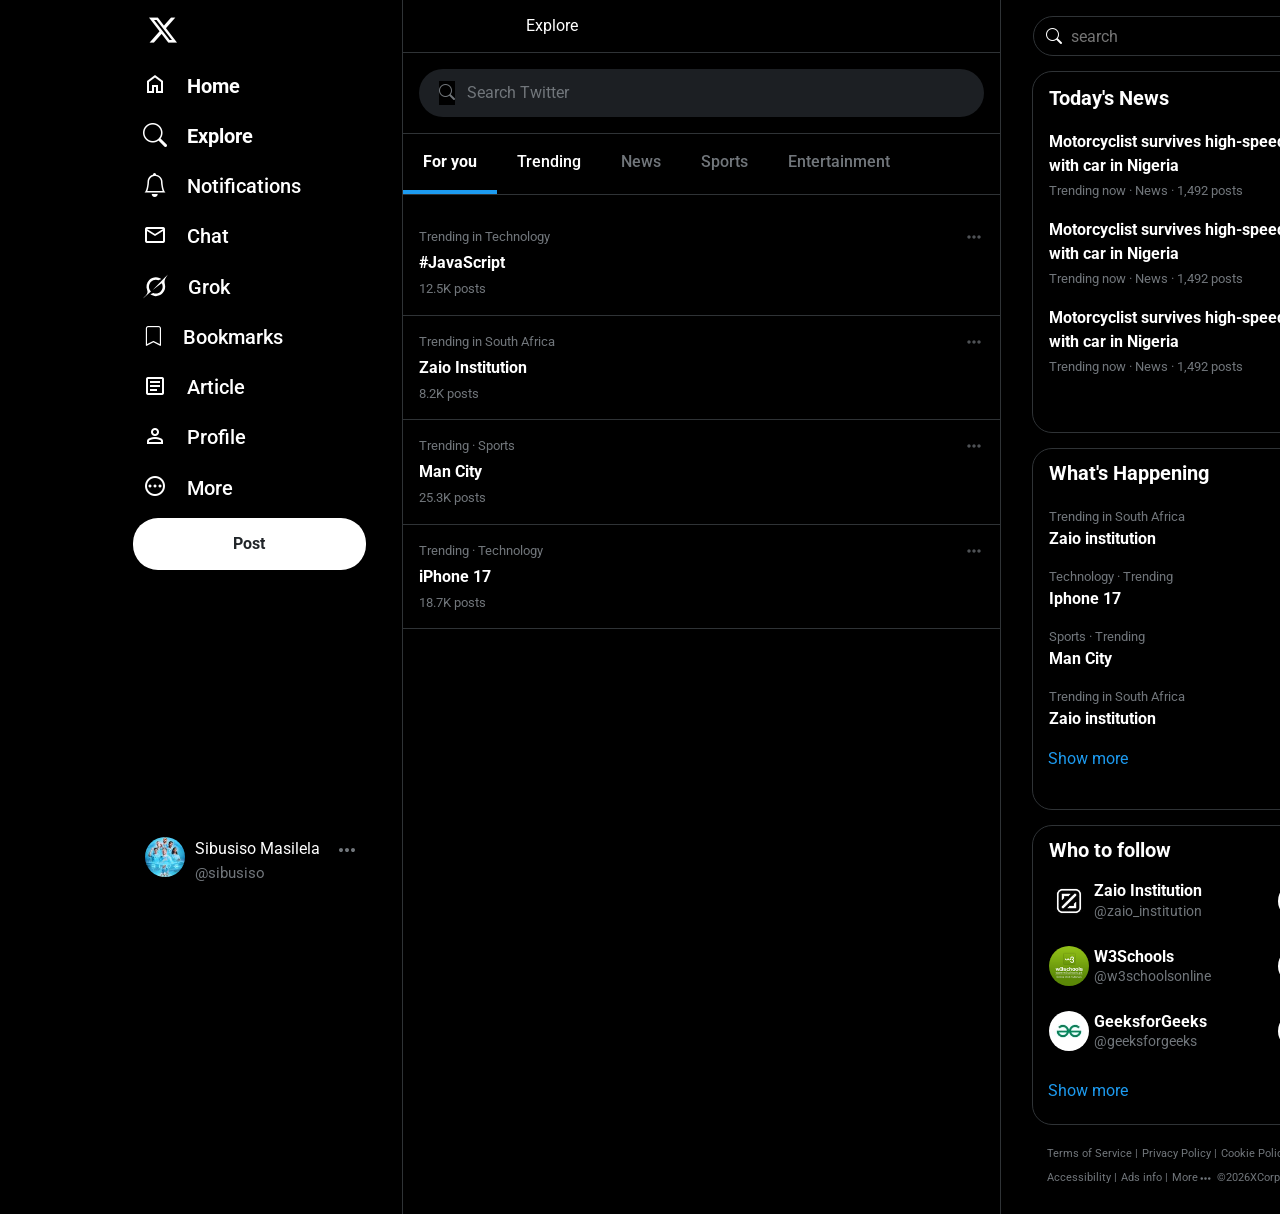
==== explore.html @ e8f729c6 "added the post sections and explore section" ====
<!doctype html>
<html lang="en">
  <head>
    <meta charset="UTF-8" />
    <meta name="viewport" content="width=device-width, initial-scale=1.0" />
    <title>Explore - Twitter</title>
    <link
      href="https://cdn.jsdelivr.net/npm/bootstrap@5.3.8/dist/css/bootstrap.min.css"
      rel="stylesheet"
      integrity="sha384-sRIl4kxILFvY47J16cr9ZwB07vP4J8+LH7qKQnuqkuIAvNWLzeN8tE5YBujZqJLB"
      crossorigin="anonymous"
    />
    <link
      rel="stylesheet"
      href="https://cdn.jsdelivr.net/npm/bootstrap-icons@1.13.1/font/bootstrap-icons.min.css"
    />
    <link
      rel="stylesheet"
      href="https://fonts.googleapis.com/css2?family=Material+Symbols+Outlined:opsz,wght,FILL,GRAD@20..48,100..700,0..1,-50..200"
    />
    <link rel="stylesheet" href="styles.css" />
  </head>
  <body>
    <div class="main-body">
      <div
        class="header d-flex flex-column align-items-end justify-content-between"
      >
        <div class="sidebar">
          <div class="side-bar-links">
            <div class="logo">
              <div class="logo-item px-3">
                <i class="fs-3 bi bi-twitter-x"></i>
              </div>
            </div>
            <div class="sidebar-item">
              <a href="index.html" class="s-item item fw-bold fs-5 text-decoration-none text-white">
                <span class="material-symbols-outlined"> home </span>
                Home</a
              >
            </div>
            <div class="sidebar-item">
              <span class="s-item item fs-5 fw-bold active">
                <i class="fs-4 bi bi-search"></i> Explore</span
              >
            </div>
            <div class="sidebar-item">
              <span class="s-item item fs-5 fw-medium">
                <i class="fs-4 bi bi-bell"></i>
                Notifications</span
              >
            </div>
            <div class="sidebar-item">
              <span class="s-item item fs-5 fw-medium">
                <span class="material-symbols-outlined"> mail </span> Chat</span
              >
            </div>
            <div class="sidebar-item">
              <span class="s-item item fs-5 fw-medium">
                <img src="assets/grok.svg" alt="grok" /> Grok</span
              >
            </div>
            <div class="sidebar-item">
              <span class="s-item item fs-5 fw-medium">
                <i class="fs-5 bi bi-bookmark"></i>
                Bookmarks</span
              >
            </div>
            <div class="sidebar-item">
              <span class="s-item item fs-5 fw-medium">
                <span class="material-symbols-outlined"> article </span
                >Article</span
              >
            </div>
            <div class="sidebar-item">
              <span class="s-item item fs-5 fw-medium">
                <span class="material-symbols-outlined"> person </span>
                Profile</span
              >
            </div>
            <div class="sidebar-item">
              <span class="s-item item fs-5 fw-medium">
                <span class="material-symbols-outlined"> pending </span>
                More</span
              >
            </div>
            <div
              class="tweet bg-white d-flex align-items-center justify-content-center"
            >
              <span class="bg-white text-dark fs-6 fw-bold">Post</span>
            </div>
          </div>
          <div class="profile">
            <div class="sidebar-footer d-flex mb-3">
              <div class="header-footer-img">
                <span><img src="assets/myProfile.png" alt="my profile" /></span>
              </div>
              <div class="header-footer-profile">
                <span>Sibusiso Masilela</span>
                <span class="header-profile-email">@sibusiso</span>
              </div>
              <div class="header-footer-icon">
                <span><img src="assets/dots.svg" alt="dots" /></span>
              </div>
            </div>
          </div>
        </div>
      </div>
      <div class="main">
        <div class="main-top">
          <div class="top-left">
            <span>Explore</span>
          </div>
        </div>
        
        <!-- Search Bar -->
        <div class="explore-search">
          <div class="search-container">
            <i class="bi bi-search"></i>
            <input type="text" placeholder="Search Twitter" />
          </div>
        </div>

        <!-- Trending Tabs -->
        <div class="trending-tabs">
          <div class="tab active">For you</div>
          <div class="tab">
            <a href="trending.html" class="text-decoration-none text-white">Trending</a>
          </div>
          <div class="tab">News</div>
          <div class="tab">Sports</div>
          <div class="tab">Entertainment</div>
        </div>

        <!-- Trending Content -->
        <div class="trending-content">
          <div class="trending-item">
            <div class="trending-category">
              <span>Trending in Technology</span>
              <img src="assets/dots.svg" alt="dots" />
            </div>
            <div class="trending-title">#JavaScript</div>
            <div class="trending-posts">12.5K posts</div>
          </div>
          
          <div class="trending-item">
            <div class="trending-category">
              <span>Trending in South Africa</span>
              <img src="assets/dots.svg" alt="dots" />
            </div>
            <div class="trending-title">Zaio Institution</div>
            <div class="trending-posts">8.2K posts</div>
          </div>
          
          <div class="trending-item">
            <div class="trending-category">
              <span>Trending · Sports</span>
              <img src="assets/dots.svg" alt="dots" />
            </div>
            <div class="trending-title">Man City</div>
            <div class="trending-posts">25.3K posts</div>
          </div>
          
          <div class="trending-item">
            <div class="trending-category">
              <span>Trending · Technology</span>
              <img src="assets/dots.svg" alt="dots" />
            </div>
            <div class="trending-title">iPhone 17</div>
            <div class="trending-posts">18.7K posts</div>
          </div>
        </div>
      </div>
      
      <!-- Right Sidebar with Today's News and Who to Follow -->
      <div class="footer">
        <div class="searchbar rounded-pill mx-3">
          <span><i class="fs-6 bi bi-search"></i></span>
          <input class="border-0" type="text" placeholder="search" />
        </div>
        <div class="today-news">
          <div class="news-title">
            <span>
              <h5 class="fw-bold">Today's News</h5>
              <i class="fs-4 bi bi-x"></i
            ></span>
          </div>
          <div class="news">
            <div class="n-title">
              <span class="fw-bold fs-7"
                >Motorcyclist survives high-speed collision with car in
                Nigeria</span
              >
            </div>
            <div class="n-details">
              <span class="small-detail"
                >Trending now · News · 1,492 posts</span
              >
            </div>
          </div>
          <div class="news">
            <div class="n-title">
              <span class="fw-bold fs-7"
                >Motorcyclist survives high-speed collision with car in
                Nigeria</span
              >
            </div>
            <div class="n-details">
              <span class="small-detail"
                >Trending now · News · 1,492 posts</span
              >
            </div>
          </div>
          <div class="news">
            <div class="n-title">
              <span class="fw-bold fs-7"
                >Motorcyclist survives high-speed collision with car in
                Nigeria</span
              >
            </div>
            <div class="n-details">
              <span class="small-detail"
                >Trending now · News · 1,492 posts</span
              >
            </div>
          </div>
        </div>
        <div class="sticky-footer">
          <div class="whats-happening today-news">
            <div class="news-title">
              <span>
                <h5 class="fw-bold">What's Happening</h5>
              </span>
            </div>
            <div class="news">
              <div class="n-details w-details">
                <span class="small-detail">Trending in South Africa</span>
                <img src="assets/dots.svg" alt="dots" />
              </div>
              <div class="n-title">
                <span class="fw-bold fs-7">Zaio institution</span>
              </div>
            </div>
            <div class="news">
              <div class="n-details w-details">
                <span class="small-detail">Technology · Trending</span>
                <img src="assets/dots.svg" alt="dots" />
              </div>
              <div class="n-title">
                <span class="fw-bold fs-7">Iphone 17</span>
              </div>
            </div>
            <div class="news">
              <div class="n-details w-details">
                <span class="small-detail">Sports · Trending</span>
                <img src="assets/dots.svg" alt="dots" />
              </div>
              <div class="n-title">
                <span class="fw-bold fs-7">Man City</span>
              </div>
            </div>
            <div class="news">
              <div class="n-details w-details">
                <span class="small-detail">Trending in South Africa</span>
                <img src="assets/dots.svg" alt="dots" />
              </div>
              <div class="n-title">
                <span class="fw-bold fs-7">Zaio institution</span>
              </div>
            </div>
            <div class="show-more">
              <span>Show more</span>
            </div>
          </div>
          <div class="who-to-follow">
            <div class="follow-title">
              <span>
                <h5 class="fw-bold">Who to follow</h5>
              </span>
            </div>
            <div class="follow">
              <div class="follow-details">
                <div class="follow-image">
                  <img src="assets/zaio.png" alt="zaio" />
                </div>
                <div class="follow-profile">
                  <span class="follow-profile fw-bolder">
                    Zaio Institution</span
                  >
                  <span class="follow-acc">@zaio_institution</span>
                </div>
              </div>
              <div class="follow-button">
                <button
                  class="btn border border-0 w-78 bg-white fw-bold text-dark rounded-pill"
                >
                  Follow
                </button>
              </div>
            </div>
            <div class="follow">
              <div class="follow-details">
                <div class="follow-image">
                  <img src="assets/w3schools.png" alt="w3schools" />
                </div>
                <div class="follow-profile">
                  <span class="follow-profile fw-bolder">W3Schools</span>
                  <span class="follow-acc">@w3schoolsonline</span>
                </div>
              </div>
              <div class="follow-button">
                <button
                  class="btn border border-0 w-78 bg-white fw-bold text-dark rounded-pill"
                >
                  Follow
                </button>
              </div>
            </div>
            <div class="follow">
              <div class="follow-details">
                <div class="follow-image">
                  <img src="assets/geek4geeks.png" alt="geeksforgeeks" />
                </div>
                <div class="follow-profile">
                  <span class="follow-profile fw-bolder">GeeksforGeeks</span>
                  <span class="follow-acc">@geeksforgeeks</span>
                </div>
              </div>
              <div class="follow-button">
                <button
                  class="btn border border-0 w-78 bg-white fw-bold text-dark rounded-pill"
                >
                  Follow
                </button>
              </div>
            </div>

            <div class="show-more">
              <span>Show more</span>
            </div>
          </div>
          <div class="footer-details">
            <div class="f-detail">
              <span>Terms of Service |</span>
              <span>Privacy Policy |</span>
              <span>Cookie Policy |</span>
              <span>Accessibility |</span>
              <span>Ads info |</span>
              <span>More<img src="assets/dots.svg" alt="dots" /></span>
              <span>©2026XCorp.</span>
            </div>
          </div>
        </div>
      </div>
    </div>
    <script src="script.js"></script>
  </body>
</html>
---- styles.css ----
@import url("https://fonts.googleapis.com/css2?family=Roboto:ital,wght@0,100..900;1,100..900&display=swap");

* {
  margin: 0;
  padding: 0;
  font-family: "Roboto", sans-serif;
  background-color: black;
  color: white;
}

.main-body {
  margin: 0;
  min-height: 100vh;
  background-color: black;
  display: flex;
  width: 100vw;
}

.header,
.main,
.footer {
  flex: 0 0 auto;
  min-height: 100vh;
  box-sizing: border-box;
}

.header {
  width: 402.9px;
  border-right: 1px solid #2f3336;
  padding: 10px;
  position: static;
}

.sidebar {
  height: 100%;
  position: fixed;
  display: flex;
  flex-direction: column;
  justify-content: space-between;
}

.logo {
  width: 259px;
}

.logo-item {
  height: 50.4px;
  width: 50.4px;
}

.side-bar-links {
  width: 259px;
}

.sidebar-item {
  height: 50.25px;
  width: 259px;
  display: flex;
  align-items: center;
  margin: 0 10px 0 10px;
  cursor: pointer;
}

/* .sidebar-item .s-item {
  width: 100%;
} */

.s-item:hover {
  background-color: rgba(255, 255, 255, 0.1);
  border-radius: 25px;
}

.item {
  display: flex;
  align-items: center;
  gap: 20px;
}

.item img {
  height: 25px;
}

.material-symbols-outlined {
  height: 26.25px;
  width: 24px;
}

.tweet {
  height: 52px;
  width: 233.1px;
  border-radius: 25px;
  margin-top: 5px;
  cursor: pointer;
}

.tweet:hover {
  background-color: rgba(0, 0, 0, 0.05);
}

.profile {
  width: 259px;
  height: 65.26px;
  padding: 12px;
  margin-bottom: 20px;
}

.siderbar-footer {
  height: 50px;
  width: 259px;
}

.header-footer-img img {
  height: 40px;
  border-radius: 50%;
  margin-right: 10px;
}

.header-footer-profile {
  width: 140px;
}

.header-profile-email {
  font-size: 15px;
  color: #71767b;
}
/* Main */

.main {
  border-right: 1px solid #2f3336;
  display: flex;
  flex-direction: column;
  color: white;
  width: 598.4px;
}

.main-top {
  display: flex;
  height: 53px;
  border-bottom: 1px solid #2f3336;
  position: sticky;
  top: 0;
}

.top-left,
.top-right {
  width: 50%;
  height: 100%;
  display: flex;
  justify-content: center;
  align-items: center;
  color: rgb(113, 118, 123);
}

.message {
  height: 53px;
  width: 515.2px;
}

.message-profile {
  width: 40px;
}

.globe {
  display: block;
  width: 520px;
  height: 36.8px;
  font-size: 14px;
  color: rgb(29, 155, 240);
  margin-left: 60px;
  border-bottom: 1px solid #2f3336;
}

.message-icons {
  margin: 10px 0 3px 60px;
  padding-bottom: 8px;
  width: 520px;
  display: flex;
  justify-content: space-between;
}

.message-icon-item {
  width: 65%;
  display: flex;
  justify-content: space-between;
}

.message-icon img {
  height: 20px;
}

.post {
  background-color: #787a7a;
  width: 66.34px;
  height: 36px;
}

.num-post {
  width: 100%;
  height: 48px;
  color: rgb(29, 155, 240);
  border-top: 1px solid #2f3336;
  border-bottom: 1px solid #2f3336;
}

.text {
  color: rgb(29, 155, 240);
  padding-top: 10px;
}

.x-post-profile-img img {
  height: 40px;
  border-radius: 50%;
}

.x-post-profile {
  display: flex;
  justify-content: space-between;
  margin: 15px;
}

.x-post-profile-details {
  margin-right: 115px;
}

.codeCamp {
  margin-right: 155px;
}

.x-post-date {
  font-size: 15px;
  color: #71767b;
}

.x-icons .grey_grok img {
  height: 20px;
}

.x-post-details {
  margin: 0 25px 0 55px;
  display: flex;
  flex-direction: column;
  gap: 15px;
}

.post-details-pics img {
  height: 510px;
  width: 408px;
  border-radius: 20px;
}

.post-footer {
  height: 32px;
  width: 100%;
  display: flex;
  justify-content: space-between;
  align-items: center;
  margin: 15px 0 0 0;
  padding: 0 5px 15px 30px;
  border-bottom: 1px solid #2f3336;
}

.num-impression {
  color: #71767b;
  font-size: 13px;
}

.footer-icon .impression {
  height: 18px;
}

/* Like count styling */
.like-count {
  color: #71767b;
  font-size: 13px;
  margin-left: 4px;
}

.footer-icon:hover .like-count {
  color: #f91880;
}

/* Post Footer Icon Hover Effects */
.footer-icon:hover .bi-chat {
  color: #1d9bf0 !important;
}

.footer-icon:hover .bi-heart {
  color: #f91880 !important;
}

/* Footer section*/

.footer {
  padding: 16px;
  width: 400px;
  height: 1214px;
  position: sticky;
  top: 0;
}

.searchbar {
  height: 40px;
  width: 346.8px;
  border: 1px solid #2f3336;
  position: sticky;
  top: 0;
}

.searchbar input {
  height: 100%;
  width: 80%;
}
.searchbar span {
  height: 1px;
  margin-left: 12px;
  margin-right: 5px;
  padding-top: 5px;
}

.today-news {
  width: 348.8px;
  height: 362px;
  border: 1px solid #2f3336;
  border-radius: 20px;
  margin: 15px;
}

.news-title {
  margin: 12px 16px;
  width: 310px;
  height: 30px;
}

.news-title span {
  display: flex;
  align-items: center;
  justify-content: space-between;
}

.news {
  margin: 16px;
}

.small-detail {
  font-size: 13px;
  color: #71767b;
}

.w-details {
  display: flex;
  justify-content: space-between;
}

.w-details img {
  height: 20px;
}

.show-more {
  margin: 15px;
}

.show-more span {
  color: rgb(29, 155, 240);
}

.sticky-footer {
  position: sticky;
  top: 0;
}

.who-to-follow {
  width: 348.8px;
  height: 300px;
  border: 1px solid #2f3336;
  border-radius: 20px;
  margin: 15px;
  position: sticky;
  top: 1;
}

.follow-title {
  margin: 12px 16px 5px;
  width: 310px;
  height: 25px;
}

.follow {
  height: 65.26px;
  width: 300px;
  margin: 0px 0px 0px 16px;
  display: flex;
  justify-content: space-between;
  align-items: center;
}

.follow-details {
  display: flex;
  align-items: center;
  gap: 5px;
  line-height: 1.2;
}

.follow-image img {
  height: 40px;
  width: 40px;
  border-radius: 50%;
  vertical-align: middle;
}

.follow-acc {
  color: #71767b;
  font-size: 0.9rem;
}

.footer-details {
  height: 48px;
  width: 350px;
}

.f-detail {
  padding: 0 30px;
}

.footer-details span {
  width: 92px;
  font-size: 11px;
  color: #71767b;
}

.footer-details span img {
  width: 15px;
}

/* Post Modal Styles */
.post-modal {
  display: none;
  position: fixed;
  top: 0;
  left: 0;
  width: 100%;
  height: 100%;
  z-index: 1000;
}

.post-modal.active {
  display: block;
}

.modal-overlay {
  position: absolute;
  top: 0;
  left: 0;
  width: 100%;
  height: 100%;
  background-color: rgba(0, 0, 0, 0.8);
  display: flex;
  justify-content: center;
  align-items: center;
  animation: fadeIn 0.3s ease-out;
}

.modal-content {
  background-color: black;
  border: 1px solid #2f3336;
  border-radius: 20px;
  width: 90%;
  max-width: 600px;
  max-height: 90vh;
  overflow-y: auto;
  position: relative;
  animation: slideUp 0.3s ease-out;
}

.modal-header {
  padding: 15px 20px;
  border-bottom: 1px solid #2f3336;
  display: flex;
  justify-content: flex-end;
  align-items: center;
  position: sticky;
  top: 0;
  background-color: black;
  z-index: 10;
}

.close-btn {
  background: none;
  border: none;
  color: white;
  font-size: 24px;
  cursor: pointer;
  padding: 5px;
  border-radius: 50%;
  width: 35px;
  height: 35px;
  display: flex;
  align-items: center;
  justify-content: center;
  transition: background-color 0.2s;
}

.close-btn:hover {
  background-color: rgba(255, 255, 255, 0.1);
}

.modal-body {
  padding: 20px;
}

.modal-body .x-post {
  border: none;
  cursor: default;
}

.modal-body .x-post:hover {
  background-color: transparent;
}

/* Animations */
@keyframes fadeIn {
  from {
    opacity: 0;
  }
  to {
    opacity: 1;
  }
}

@keyframes slideUp {
  from {
    transform: translateY(50px);
    opacity: 0;
  }
  to {
    transform: translateY(0);
    opacity: 1;
  }
}

/* Responsive design for mobile */
@media (max-width: 768px) {
  .modal-content {
    width: 95%;
    max-height: 95vh;
    border-radius: 15px;
  }
  
  .modal-body {
    padding: 15px;
  }
  
  .modal-header {
    padding: 12px 15px;
  }
}

/* Explore Page Styles */
.explore-search {
  padding: 16px;
  border-bottom: 1px solid #2f3336;
}

.search-container {
  position: relative;
  background-color: #1c1f23;
  border-radius: 25px;
  padding: 12px 20px;
  display: flex;
  align-items: center;
  gap: 12px;
}

.search-container i {
  color: #71767b;
}

.search-container input {
  background: none;
  border: none;
  color: white;
  outline: none;
  width: 100%;
  font-size: 16px;
}

.search-container input::placeholder {
  color: #71767b;
}

.trending-tabs {
  display: flex;
  border-bottom: 1px solid #2f3336;
  overflow-x: auto;
  scrollbar-width: none;
}

.trending-tabs::-webkit-scrollbar {
  display: none;
}

.tab {
  padding: 16px 20px;
  color: #71767b;
  font-weight: 500;
  cursor: pointer;
  white-space: nowrap;
  transition: color 0.2s;
  border-bottom: 4px solid transparent;
}

.tab:hover {
  color: white;
}

.tab.active {
  color: white;
  border-bottom-color: #1d9bf0;
  font-weight: 700;
}

.trending-content {
  padding: 16px 0;
}

.trending-item {
  padding: 16px;
  border-bottom: 1px solid #2f3336;
  cursor: pointer;
  transition: background-color 0.2s;
}

.trending-item:hover {
  background-color: rgba(255, 255, 255, 0.03);
}

.trending-category {
  display: flex;
  justify-content: space-between;
  align-items: center;
  margin-bottom: 4px;
}

.trending-category span {
  color: #71767b;
  font-size: 13px;
}

.trending-category img {
  width: 20px;
  height: 20px;
  opacity: 0.7;
}

.trending-title {
  font-weight: 700;
  font-size: 16px;
  margin-bottom: 4px;
}

.trending-posts {
  color: #71767b;
  font-size: 13px;
}

/* Active sidebar item styling */
.sidebar-item .active {
  color: white;
  font-weight: 700;
}

/* Post Detail Page Styles */
.post-detail-container {
  border-bottom: 1px solid #2f3336;
}

.post-detail-container .x-post {
  border-bottom: none;
  cursor: default;
}

.post-detail-container .x-post:hover {
  background-color: transparent;
}

.main-top .top-left {
  display: flex;
  align-items: center;
  gap: 15px;
}

.main-top .top-left i {
  cursor: pointer;
  font-size: 20px;
}

.reply-section {
  padding: 20px;
  border-bottom: 1px solid #2f3336;
}

.reply-input {
  display: flex;
  gap: 15px;
}

.reply-profile {
  width: 40px;
  height: 40px;
  display: flex;
  align-items: center;
  justify-content: center;
}

.reply-content {
  flex: 1;
}

.reply-content textarea {
  width: 100%;
  background: transparent;
  border: none;
  color: white;
  outline: none;
  resize: none;
  font-size: 16px;
  font-family: inherit;
  min-height: 60px;
}

.reply-content textarea::placeholder {
  color: #71767b;
}

.reply-icons {
  display: flex;
  justify-content: space-between;
  align-items: center;
  margin-top: 10px;
  padding-top: 10px;
  border-top: 1px solid #2f3336;
}

.reply-btn {
  background-color: #787a7a;
  width: 66.34px;
  height: 36px;
  font-size: 14px;
}

.reply-btn:hover {
  background-color: #1d9bf0;
  color: white;
}

/* Mobile styles for post detail page */
@media (max-width: 360px) {
  .reply-section {
    padding: 15px;
  }
  
  .reply-input {
    gap: 10px;
  }
  
  .reply-profile {
    width: 30px;
    height: 30px;
  }
  
  .reply-profile i {
    font-size: 24px;
  }
  
  .reply-content textarea {
    font-size: 14px;
    min-height: 40px;
  }
  
  .reply-btn {
    width: 60px;
    height: 32px;
    font-size: 12px;
  }
}

/* Trending Page Styles */
.trending-content-container {
  padding: 20px;
  min-height: 400px;
}

.trending-placeholder {
  text-align: center;
  padding: 60px 20px;
  color: #71767b;
  font-size: 18px;
}

.trending-placeholder p {
  margin: 0;
}

/* Tablet Responsiveness */
@media (min-width: 361px) and (max-width: 768px) {
  .header {
    width: 280px;
  }
  
  .side-bar-links {
    width: 260px;
  }
  
  .sidebar-item {
    width: 260px;
  }
  
  .main {
    width: calc(100% - 280px);
  }
  
  .footer {
    display: none;
  }
  
  .message {
    width: calc(100% - 80px);
  }
  
  .globe {
    width: calc(100% - 80px);
  }
  
  .message-icons {
    width: calc(100% - 80px);
  }
}

/* Old Android Phone Responsiveness */
@media (max-width: 360px) {
  .main-body {
    flex-direction: column;
  }
  
  .header {
    width: 100%;
    border-right: none;
    border-bottom: 1px solid #2f3336;
    position: fixed;
    top: 0;
    height: 60px;
    z-index: 100;
    background-color: black;
  }
  
  .sidebar {
    flex-direction: row;
    height: auto;
    width: 100%;
    position: fixed;
    justify-content: space-between;
    align-items: center;
    padding: 0 10px;
  }
  
  .side-bar-links {
    display: flex;
    align-items: center;
    width: auto;
    gap: 15px;
  }
  
  .logo {
    width: auto;
  }
  
  .sidebar-item {
    height: 40px;
    width: auto;
    margin: 0;
    min-width: 40px;
  }
  
  .sidebar-item:not(.logo):not(.tweet) {
    display: none;
  }
  
  .sidebar-item .item {
    font-size: 0;
  }
  
  .sidebar-item .item i,
  .sidebar-item .item .material-symbols-outlined {
    font-size: 20px;
    height: 20px;
    width: 20px;
  }
  
  .tweet {
    display: none;
  }
  
  .profile {
    display: none;
  }
  
  .main {
    width: 100%;
    margin-top: 60px;
    border-right: none;
  }
  
  .main-top {
    height: 40px;
  }
  
  .top-left,
  .top-right {
    font-size: 14px;
  }
  
  .message {
    width: calc(100% - 60px);
    height: 40px;
    font-size: 14px;
  }
  
  .globe {
    width: calc(100% - 60px);
    font-size: 12px;
    margin-left: 60px;
  }
  
  .message-icons {
    width: calc(100% - 60px);
    margin-left: 60px;
  }
  
  .message-icon img {
    height: 16px;
  }
  
  .x-post-profile {
    margin: 10px;
  }
  
  .x-post-profile-img img {
    height: 30px;
  }
  
  .x-post-profile-details {
    margin-right: 50px;
  }
  
  .x-post-title {
    font-size: 14px;
  }
  
  .x-post-date {
    font-size: 12px;
  }
  
  .x-post-details {
    margin: 0 15px 0 45px;
    font-size: 14px;
  }
  
  .post-details-pics img {
    height: 250px;
    width: calc(100% - 30px);
  }
  
  .post-footer {
    padding: 0 5px 10px 20px;
  }
  
  .footer {
    display: none;
  }
  
  /* Explore page mobile styles */
  .explore-search {
    padding: 10px;
  }
  
  .search-container {
    padding: 10px 15px;
  }
  
  .tab {
    padding: 12px 15px;
    font-size: 14px;
  }
  
  .trending-title {
    font-size: 14px;
  }
}
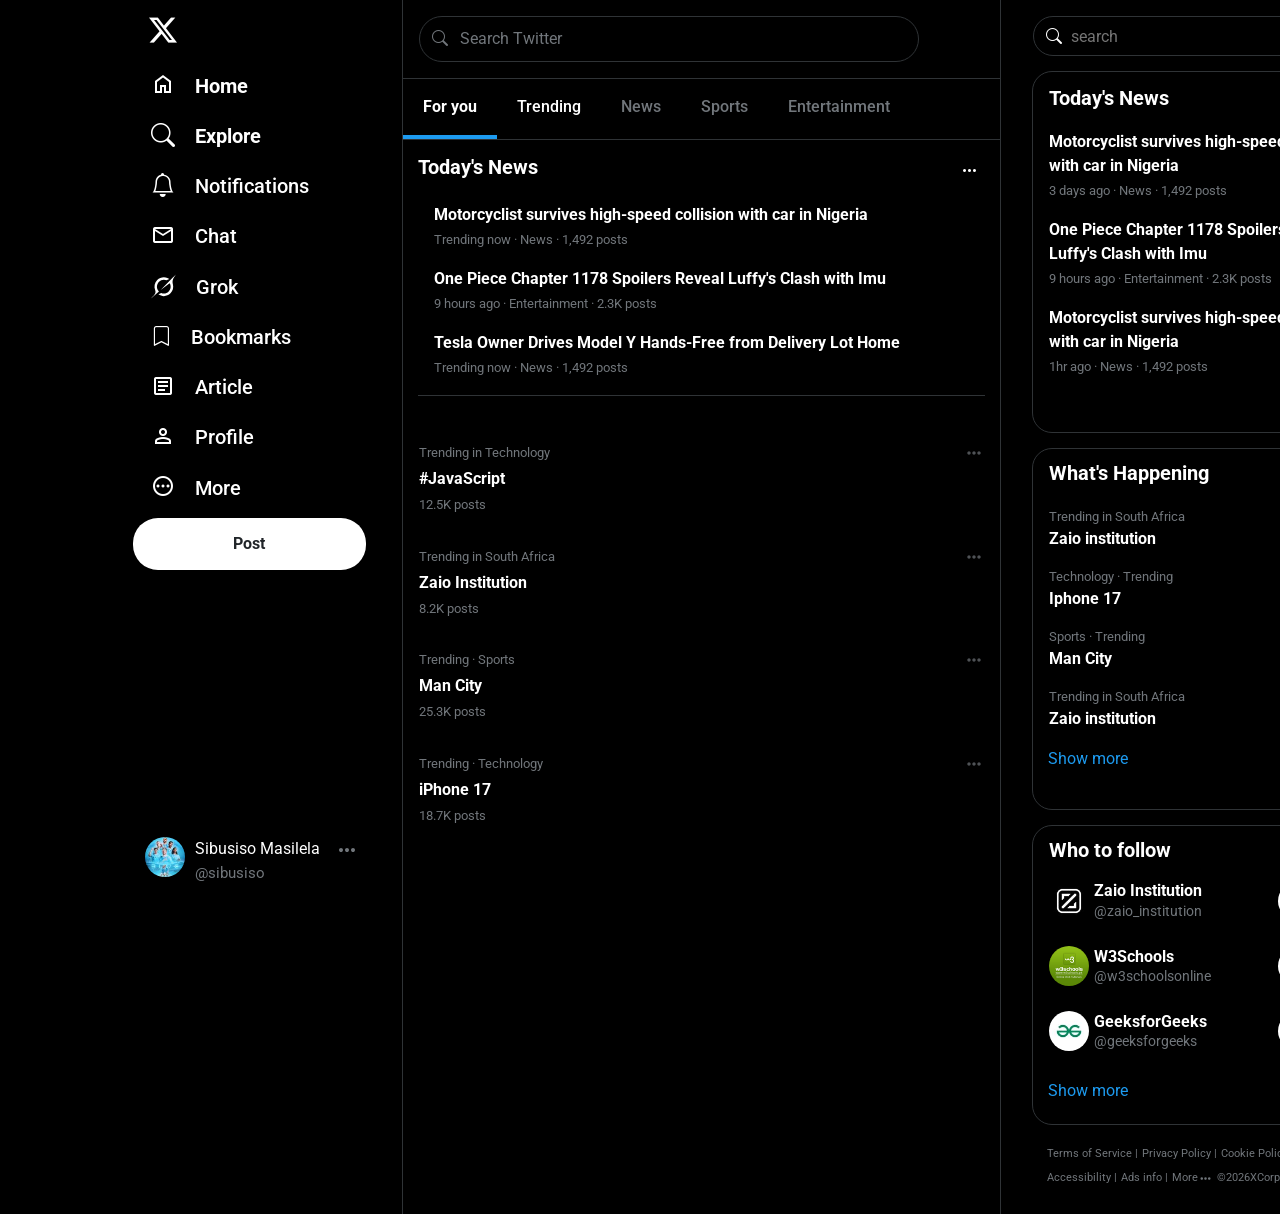
==== commit 0b92e457: "added posts and explore page with trending poage aslo" ====
--- a/explore.html
+++ b/explore.html
@@ -19,6 +19,7 @@
       href="https://fonts.googleapis.com/css2?family=Material+Symbols+Outlined:opsz,wght,FILL,GRAD@20..48,100..700,0..1,-50..200"
     />
     <link rel="stylesheet" href="styles.css" />
+    <link rel="stylesheet" href="responsive.css" />
   </head>
   <body>
     <div class="main-body">
@@ -33,7 +34,10 @@
               </div>
             </div>
             <div class="sidebar-item">
-              <a href="index.html" class="s-item item fw-bold fs-5 text-decoration-none text-white">
+              <a
+                href="index.html"
+                class="s-item item fw-bold fs-5 text-decoration-none text-white"
+              >
                 <span class="material-symbols-outlined"> home </span>
                 Home</a
               >
@@ -106,12 +110,6 @@
         </div>
       </div>
       <div class="main">
-        <div class="main-top">
-          <div class="top-left">
-            <span>Explore</span>
-          </div>
-        </div>
-        
         <!-- Search Bar -->
         <div class="explore-search">
           <div class="search-container">
@@ -124,13 +122,64 @@
         <div class="trending-tabs">
           <div class="tab active">For you</div>
           <div class="tab">
-            <a href="trending.html" class="text-decoration-none text-white">Trending</a>
+            <a href="trending.html" class="text-decoration-none text-white"
+              >Trending</a
+            >
           </div>
           <div class="tab">News</div>
           <div class="tab">Sports</div>
           <div class="tab">Entertainment</div>
         </div>
 
+        <div class="news-content">
+          <div class="today-news-content">
+            <div class="news-title-content">
+              <span>
+                <h5 class="fw-bold">Today's News</h5>
+                <i class="bi bi-three-dots"></i>
+              </span>
+            </div>
+            <div class="news">
+              <div class="n-title">
+                <span class="fw-bold fs-7"
+                  >Motorcyclist survives high-speed collision with car in
+                  Nigeria</span
+                >
+              </div>
+              <div class="n-details">
+                <span class="small-detail"
+                  >Trending now · News · 1,492 posts</span
+                >
+              </div>
+            </div>
+            <div class="news">
+              <div class="n-title">
+                <span class="fw-bold fs-7"
+                  >One Piece Chapter 1178 Spoilers Reveal Luffy's Clash with
+                  Imu</span
+                >
+              </div>
+              <div class="n-details">
+                <span class="small-detail"
+                  >9 hours ago · Entertainment · 2.3K posts</span
+                >
+              </div>
+            </div>
+            <div class="news">
+              <div class="n-title">
+                <span class="fw-bold fs-7"
+                  >Tesla Owner Drives Model Y Hands-Free from Delivery Lot
+                  Home</span
+                >
+              </div>
+              <div class="n-details">
+                <span class="small-detail"
+                  >Trending now · News · 1,492 posts</span
+                >
+              </div>
+            </div>
+          </div>
+        </div>
         <!-- Trending Content -->
         <div class="trending-content">
           <div class="trending-item">
@@ -141,7 +190,7 @@
             <div class="trending-title">#JavaScript</div>
             <div class="trending-posts">12.5K posts</div>
           </div>
-          
+
           <div class="trending-item">
             <div class="trending-category">
               <span>Trending in South Africa</span>
@@ -150,7 +199,7 @@
             <div class="trending-title">Zaio Institution</div>
             <div class="trending-posts">8.2K posts</div>
           </div>
-          
+
           <div class="trending-item">
             <div class="trending-category">
               <span>Trending · Sports</span>
@@ -159,7 +208,7 @@
             <div class="trending-title">Man City</div>
             <div class="trending-posts">25.3K posts</div>
           </div>
-          
+
           <div class="trending-item">
             <div class="trending-category">
               <span>Trending · Technology</span>
@@ -170,7 +219,7 @@
           </div>
         </div>
       </div>
-      
+
       <!-- Right Sidebar with Today's News and Who to Follow -->
       <div class="footer">
         <div class="searchbar rounded-pill mx-3">
@@ -192,8 +241,19 @@
               >
             </div>
             <div class="n-details">
+              <span class="small-detail">3 days ago · News · 1,492 posts</span>
+            </div>
+          </div>
+          <div class="news">
+            <div class="n-title">
+              <span class="fw-bold fs-7"
+                >One Piece Chapter 1178 Spoilers Reveal Luffy's Clash with
+                Imu</span
+              >
+            </div>
+            <div class="n-details">
               <span class="small-detail"
-                >Trending now · News · 1,492 posts</span
+                >9 hours ago · Entertainment · 2.3K posts</span
               >
             </div>
           </div>
@@ -205,22 +265,7 @@
               >
             </div>
             <div class="n-details">
-              <span class="small-detail"
-                >Trending now · News · 1,492 posts</span
-              >
-            </div>
-          </div>
-          <div class="news">
-            <div class="n-title">
-              <span class="fw-bold fs-7"
-                >Motorcyclist survives high-speed collision with car in
-                Nigeria</span
-              >
-            </div>
-            <div class="n-details">
-              <span class="small-detail"
-                >Trending now · News · 1,492 posts</span
-              >
+              <span class="small-detail">1hr ago · News · 1,492 posts</span>
             </div>
           </div>
         </div>
--- a/styles.css
+++ b/styles.css
@@ -6,6 +6,11 @@
   font-family: "Roboto", sans-serif;
   background-color: black;
   color: white;
+  box-sizing: border-box;
+}
+
+body {
+  overflow-x: hidden;
 }
 
 .main-body {
@@ -31,6 +36,14 @@
   position: static;
 }
 
+.main {
+  border-right: 1px solid #2f3336;
+  display: flex;
+  flex-direction: column;
+  color: white;
+  width: 598.4px;
+}
+
 .sidebar {
   height: 100%;
   position: fixed;
@@ -72,6 +85,7 @@
 
 .item {
   display: flex;
+  padding: 8px;
   align-items: center;
   gap: 20px;
 }
@@ -124,14 +138,6 @@
   color: #71767b;
 }
 /* Main */
-
-.main {
-  border-right: 1px solid #2f3336;
-  display: flex;
-  flex-direction: column;
-  color: white;
-  width: 598.4px;
-}
 
 .main-top {
   display: flex;
@@ -226,6 +232,14 @@
   margin-right: 155px;
 }
 
+.react {
+  margin-right: 270px;
+}
+
+.react-pic img {
+  width: 600px;
+}
+
 .x-post-date {
   font-size: 15px;
   color: #71767b;
@@ -296,6 +310,7 @@
   height: 1214px;
   position: sticky;
   top: 0;
+  transition: all 0.3s ease;
 }
 
 .searchbar {
@@ -304,6 +319,7 @@
   border: 1px solid #2f3336;
   position: sticky;
   top: 0;
+  transition: all 0.3s ease;
 }
 
 .searchbar input {
@@ -376,6 +392,7 @@
   margin: 15px;
   position: sticky;
   top: 1;
+  transition: all 0.3s ease;
 }
 
 .follow-title {
@@ -537,34 +554,22 @@
   }
 }
 
-/* Responsive design for mobile */
-@media (max-width: 768px) {
-  .modal-content {
-    width: 95%;
-    max-height: 95vh;
-    border-radius: 15px;
-  }
-  
-  .modal-body {
-    padding: 15px;
-  }
-  
-  .modal-header {
-    padding: 12px 15px;
-  }
-}
-
 /* Explore Page Styles */
 .explore-search {
   padding: 16px;
+  display: flex;
+  justify-content: space-between;
+  align-content: center;
   border-bottom: 1px solid #2f3336;
 }
 
 .search-container {
   position: relative;
-  background-color: #1c1f23;
+  background-color: transparent;
+  width: 500px;
+  border: 1px solid #2f3336;
   border-radius: 25px;
-  padding: 12px 20px;
+  padding: 10px 12px;
   display: flex;
   align-items: center;
   gap: 12px;
@@ -579,12 +584,17 @@
   border: none;
   color: white;
   outline: none;
-  width: 100%;
+  width: 70%;
   font-size: 16px;
 }
 
 .search-container input::placeholder {
   color: #71767b;
+}
+
+.today-news-content {
+  border-bottom: 1px solid #2f3336;
+  margin: 15px;
 }
 
 .trending-tabs {
@@ -624,7 +634,6 @@
 
 .trending-item {
   padding: 16px;
-  border-bottom: 1px solid #2f3336;
   cursor: pointer;
   transition: background-color 0.2s;
 }
@@ -752,43 +761,19 @@
   color: white;
 }
 
-/* Mobile styles for post detail page */
-@media (max-width: 360px) {
-  .reply-section {
-    padding: 15px;
-  }
-  
-  .reply-input {
-    gap: 10px;
-  }
-  
-  .reply-profile {
-    width: 30px;
-    height: 30px;
-  }
-  
-  .reply-profile i {
-    font-size: 24px;
-  }
-  
-  .reply-content textarea {
-    font-size: 14px;
-    min-height: 40px;
-  }
-  
-  .reply-btn {
-    width: 60px;
-    height: 32px;
-    font-size: 12px;
-  }
-}
-
 /* Trending Page Styles */
 .trending-content-container {
   padding: 20px;
   min-height: 400px;
 }
 
+.news-title-content span {
+  width: 560px;
+  display: flex;
+  align-items: center;
+  justify-content: space-between;
+}
+
 .trending-placeholder {
   text-align: center;
   padding: 60px 20px;
@@ -799,199 +784,3 @@
 .trending-placeholder p {
   margin: 0;
 }
-
-/* Tablet Responsiveness */
-@media (min-width: 361px) and (max-width: 768px) {
-  .header {
-    width: 280px;
-  }
-  
-  .side-bar-links {
-    width: 260px;
-  }
-  
-  .sidebar-item {
-    width: 260px;
-  }
-  
-  .main {
-    width: calc(100% - 280px);
-  }
-  
-  .footer {
-    display: none;
-  }
-  
-  .message {
-    width: calc(100% - 80px);
-  }
-  
-  .globe {
-    width: calc(100% - 80px);
-  }
-  
-  .message-icons {
-    width: calc(100% - 80px);
-  }
-}
-
-/* Old Android Phone Responsiveness */
-@media (max-width: 360px) {
-  .main-body {
-    flex-direction: column;
-  }
-  
-  .header {
-    width: 100%;
-    border-right: none;
-    border-bottom: 1px solid #2f3336;
-    position: fixed;
-    top: 0;
-    height: 60px;
-    z-index: 100;
-    background-color: black;
-  }
-  
-  .sidebar {
-    flex-direction: row;
-    height: auto;
-    width: 100%;
-    position: fixed;
-    justify-content: space-between;
-    align-items: center;
-    padding: 0 10px;
-  }
-  
-  .side-bar-links {
-    display: flex;
-    align-items: center;
-    width: auto;
-    gap: 15px;
-  }
-  
-  .logo {
-    width: auto;
-  }
-  
-  .sidebar-item {
-    height: 40px;
-    width: auto;
-    margin: 0;
-    min-width: 40px;
-  }
-  
-  .sidebar-item:not(.logo):not(.tweet) {
-    display: none;
-  }
-  
-  .sidebar-item .item {
-    font-size: 0;
-  }
-  
-  .sidebar-item .item i,
-  .sidebar-item .item .material-symbols-outlined {
-    font-size: 20px;
-    height: 20px;
-    width: 20px;
-  }
-  
-  .tweet {
-    display: none;
-  }
-  
-  .profile {
-    display: none;
-  }
-  
-  .main {
-    width: 100%;
-    margin-top: 60px;
-    border-right: none;
-  }
-  
-  .main-top {
-    height: 40px;
-  }
-  
-  .top-left,
-  .top-right {
-    font-size: 14px;
-  }
-  
-  .message {
-    width: calc(100% - 60px);
-    height: 40px;
-    font-size: 14px;
-  }
-  
-  .globe {
-    width: calc(100% - 60px);
-    font-size: 12px;
-    margin-left: 60px;
-  }
-  
-  .message-icons {
-    width: calc(100% - 60px);
-    margin-left: 60px;
-  }
-  
-  .message-icon img {
-    height: 16px;
-  }
-  
-  .x-post-profile {
-    margin: 10px;
-  }
-  
-  .x-post-profile-img img {
-    height: 30px;
-  }
-  
-  .x-post-profile-details {
-    margin-right: 50px;
-  }
-  
-  .x-post-title {
-    font-size: 14px;
-  }
-  
-  .x-post-date {
-    font-size: 12px;
-  }
-  
-  .x-post-details {
-    margin: 0 15px 0 45px;
-    font-size: 14px;
-  }
-  
-  .post-details-pics img {
-    height: 250px;
-    width: calc(100% - 30px);
-  }
-  
-  .post-footer {
-    padding: 0 5px 10px 20px;
-  }
-  
-  .footer {
-    display: none;
-  }
-  
-  /* Explore page mobile styles */
-  .explore-search {
-    padding: 10px;
-  }
-  
-  .search-container {
-    padding: 10px 15px;
-  }
-  
-  .tab {
-    padding: 12px 15px;
-    font-size: 14px;
-  }
-  
-  .trending-title {
-    font-size: 14px;
-  }
-}
--- a/responsive.css
+++ b/responsive.css
@@ -0,0 +1,461 @@
+/* Responsive Design - Phone-only Responsiveness using Bootstrap-style approach */
+
+/* Mobile footer icon layout */
+@media (max-width: 575.98px) {
+  .footer-icon {
+    min-width: auto;
+    display: flex;
+    flex-direction: row;
+    align-items: center;
+    gap: 4px;
+  }
+  
+  .footer-icon i,
+  .footer-icon img {
+    font-size: 20px;
+    height: 20px;
+  }
+  
+  .like-count,
+  .num-impression {
+    font-size: 11px;
+    margin-left: 4px;
+  }
+}
+
+/* Small phones (≤575px) - Bootstrap xs breakpoint */
+@media (max-width: 575.98px) {
+  .main-body {
+    flex-direction: row;
+  }
+  
+  .header {
+    width: 280px;
+    border-right: none;
+    border-bottom: 1px solid #2f3336;
+    position: fixed;
+    top: 0;
+    left: 0;
+    height: 100vh;
+    z-index: 1000;
+    background-color: black;
+    transition: transform 0.3s ease-in-out;
+    transform-origin: left;
+  }
+  
+  .header.collapsed {
+    transform: translateX(-100%);
+  }
+  
+  .sidebar {
+    flex-direction: column;
+    height: 100vh;
+    width: 100%;
+    position: relative;
+    justify-content: flex-start;
+    align-items: stretch;
+    padding: 0;
+    overflow-y: auto;
+  }
+  
+  .side-bar-links {
+    display: flex;
+    flex-direction: column;
+    align-items: stretch;
+    width: 100%;
+    gap: 0;
+  }
+  
+  .logo {
+    width: 100%;
+    justify-content: center;
+    padding: 20px 0;
+  }
+  
+  .logo-item {
+    height: 40px;
+    width: 40px;
+  }
+  
+  .sidebar-item {
+    height: 50px;
+    width: 100%;
+    margin: 0;
+    padding: 0 20px;
+    display: flex;
+    align-items: center;
+    justify-content: flex-start;
+    gap: 20px;
+    border-bottom: 1px solid #2f3336;
+  }
+  
+  .sidebar-item .item {
+    font-size: 16px;
+    display: flex;
+    align-items: center;
+    gap: 20px;
+  }
+  
+  .sidebar-item .item i,
+  .sidebar-item .item .material-symbols-outlined {
+    font-size: 24px;
+    height: 24px;
+    width: 24px;
+  }
+  
+  .tweet {
+    display: flex;
+    justify-content: center;
+    padding: 15px 20px;
+  }
+  
+  .tweet span {
+    background-color: white;
+    color: black;
+    width: calc(100% - 40px);
+    height: 40px;
+    border-radius: 20px;
+    display: flex;
+    align-items: center;
+    justify-content: center;
+    font-size: 16px;
+  }
+  
+  .profile {
+    display: flex;
+    justify-content: space-between;
+    align-items: center;
+    padding: 15px 20px;
+    border-bottom: 1px solid #2f3336;
+  }
+  
+  .sidebar-footer {
+    display: flex;
+    justify-content: space-between;
+    align-items: center;
+    padding: 10px 20px;
+    margin-top: auto;
+  }
+  
+  .header-footer-profile {
+    display: flex;
+    align-items: center;
+    gap: 12px;
+  }
+  
+  .header-footer-img {
+    width: 30px;
+    height: 30px;
+  }
+  
+  .header-footer-img img {
+    width: 100%;
+    height: 100%;
+    border-radius: 50%;
+  }
+  
+  .header-footer-profile {
+    display: flex;
+    flex-direction: column;
+    align-items: flex-start;
+  }
+  
+  .header-profile-email {
+    font-size: 12px;
+    color: #71767b;
+  }
+  
+  /* Mobile menu toggle button */
+  .mobile-menu-toggle {
+    display: flex;
+    position: fixed;
+    top: 15px;
+    left: 15px;
+    z-index: 1001;
+    background-color: rgba(50, 50, 50, 0.95);
+    border: 1px solid rgba(255, 255, 255, 0.3);
+    color: white;
+    font-size: 20px;
+    cursor: pointer;
+    padding: 10px;
+    border-radius: 8px;
+    transition: all 0.3s ease;
+    box-shadow: 0 2px 8px rgba(0, 0, 0, 0.6);
+    min-width: 44px;
+    min-height: 44px;
+    align-items: center;
+    justify-content: center;
+  }
+  
+  .mobile-menu-toggle:hover {
+    background-color: rgba(70, 70, 70, 0.95);
+    transform: scale(1.05);
+    box-shadow: 0 4px 12px rgba(0, 0, 0, 0.7);
+  }
+  
+  .mobile-menu-toggle.active {
+    background-color: rgba(70, 70, 70, 0.95);
+  }
+  
+  .mobile-menu-toggle.active:hover {
+    background-color: rgba(90, 90, 90, 0.95);
+  }
+  
+  .main {
+    width: 100%;
+    margin-left: 0;
+    border-right: none;
+    padding: 0;
+    transition: margin-left 0.3s ease-in-out;
+  }
+  
+  .main.expanded {
+    margin-left: 0;
+  }
+  
+  .main-top {
+    height: 50px;
+    padding: 0 15px;
+  }
+  
+  .top-left,
+  .top-right {
+    font-size: 16px;
+  }
+  
+  .message {
+    width: calc(100% - 30px);
+    height: 45px;
+    font-size: 16px;
+    margin: 0 15px;
+  }
+  
+  .globe {
+    width: calc(100% - 30px);
+    font-size: 13px;
+    margin-left: 15px;
+  }
+  
+  .message-icons {
+    width: calc(100% - 30px);
+    margin-left: 15px;
+    flex-wrap: wrap;
+    gap: 8px;
+  }
+  
+  .message-icon img {
+    height: 18px;
+  }
+  
+  .x-post {
+    border-bottom: 1px solid #2f3336;
+  }
+  
+  .x-post-profile {
+    margin: 15px;
+  }
+  
+  .x-post-profile-img img {
+    height: 35px;
+  }
+  
+  .x-post-profile-details {
+    margin-right: 15px;
+  }
+  
+  .x-post-title {
+    font-size: 15px;
+    line-height: 1.2;
+  }
+  
+  .x-post-date {
+    font-size: 13px;
+  }
+  
+  .x-post-details {
+    margin: 0 15px 0 50px;
+    font-size: 15px;
+    line-height: 1.4;
+  }
+  
+  .post-details-pics img {
+    height: 200px;
+    width: calc(100% - 30px);
+    border-radius: 12px;
+  }
+  
+  .post-footer {
+    padding: 15px;
+    justify-content: space-around;
+  }
+  
+  .footer-icon {
+    min-width: auto;
+    display: flex;
+    flex-direction: row;
+    align-items: center;
+    gap: 4px;
+  }
+  
+  .footer-icon i,
+  .footer-icon img {
+    font-size: 20px;
+    height: 20px;
+  }
+  
+  .like-count,
+  .num-impression {
+    font-size: 11px;
+    margin-left: 4px;
+  }
+  
+  .footer {
+    display: none;
+  }
+  
+  /* Explore page mobile styles */
+  .explore-search {
+    padding: 15px;
+  }
+  
+  .search-container {
+    padding: 12px 15px;
+    width: 100%;
+  }
+  
+  .search-container input {
+    font-size: 16px;
+  }
+  
+  .trending-tabs {
+    padding: 0 15px;
+  }
+  
+  .tab {
+    padding: 12px 15px;
+    font-size: 14px;
+  }
+  
+  .trending-item {
+    padding: 15px;
+  }
+  
+  .trending-title {
+    font-size: 15px;
+  }
+  
+  .trending-posts {
+    font-size: 12px;
+  }
+  
+  /* Post detail page mobile styles */
+  .reply-section {
+    padding: 15px;
+  }
+  
+  .reply-input {
+    gap: 12px;
+  }
+  
+  .reply-profile {
+    width: 35px;
+    height: 35px;
+  }
+  
+  .reply-profile i {
+    font-size: 28px;
+  }
+  
+  .reply-content textarea {
+    font-size: 15px;
+    min-height: 50px;
+    padding: 12px;
+  }
+  
+  .reply-icons {
+    flex-direction: column;
+    gap: 10px;
+    align-items: flex-start;
+  }
+  
+  .reply-btn {
+    width: 70px;
+    height: 35px;
+    font-size: 14px;
+  }
+  
+  /* Trending page mobile */
+  .trending-content-container {
+    padding: 15px;
+  }
+  
+  .trending-placeholder {
+    padding: 50px 15px;
+    font-size: 16px;
+  }
+  
+  /* Search bar in footer for mobile */
+  .searchbar {
+    margin: 15px;
+    width: calc(100% - 30px);
+  }
+  
+  .searchbar input {
+    font-size: 16px;
+  }
+}
+
+/* Medium phones (576px - 767px) - Bootstrap sm breakpoint */
+@media (min-width: 576px) and (max-width: 767.98px) {
+  .header {
+    width: 280px;
+  }
+  
+  .side-bar-links {
+    width: 260px;
+  }
+  
+  .sidebar-item {
+    width: 260px;
+  }
+  
+  .main {
+    width: calc(100% - 280px);
+  }
+  
+  .footer {
+    display: none;
+  }
+  
+  .message {
+    width: calc(100% - 80px);
+  }
+  
+  .globe {
+    width: calc(100% - 80px);
+  }
+  
+  .message-icons {
+    width: calc(100% - 80px);
+  }
+  
+  .x-post-details {
+    font-size: 16px;
+  }
+  
+  .post-details-pics img {
+    height: 300px;
+  }
+  
+  .explore-search {
+    padding: 15px;
+  }
+  
+  .search-container {
+    width: 100%;
+  }
+  
+  .trending-tabs {
+    padding: 0 15px;
+  }
+}
